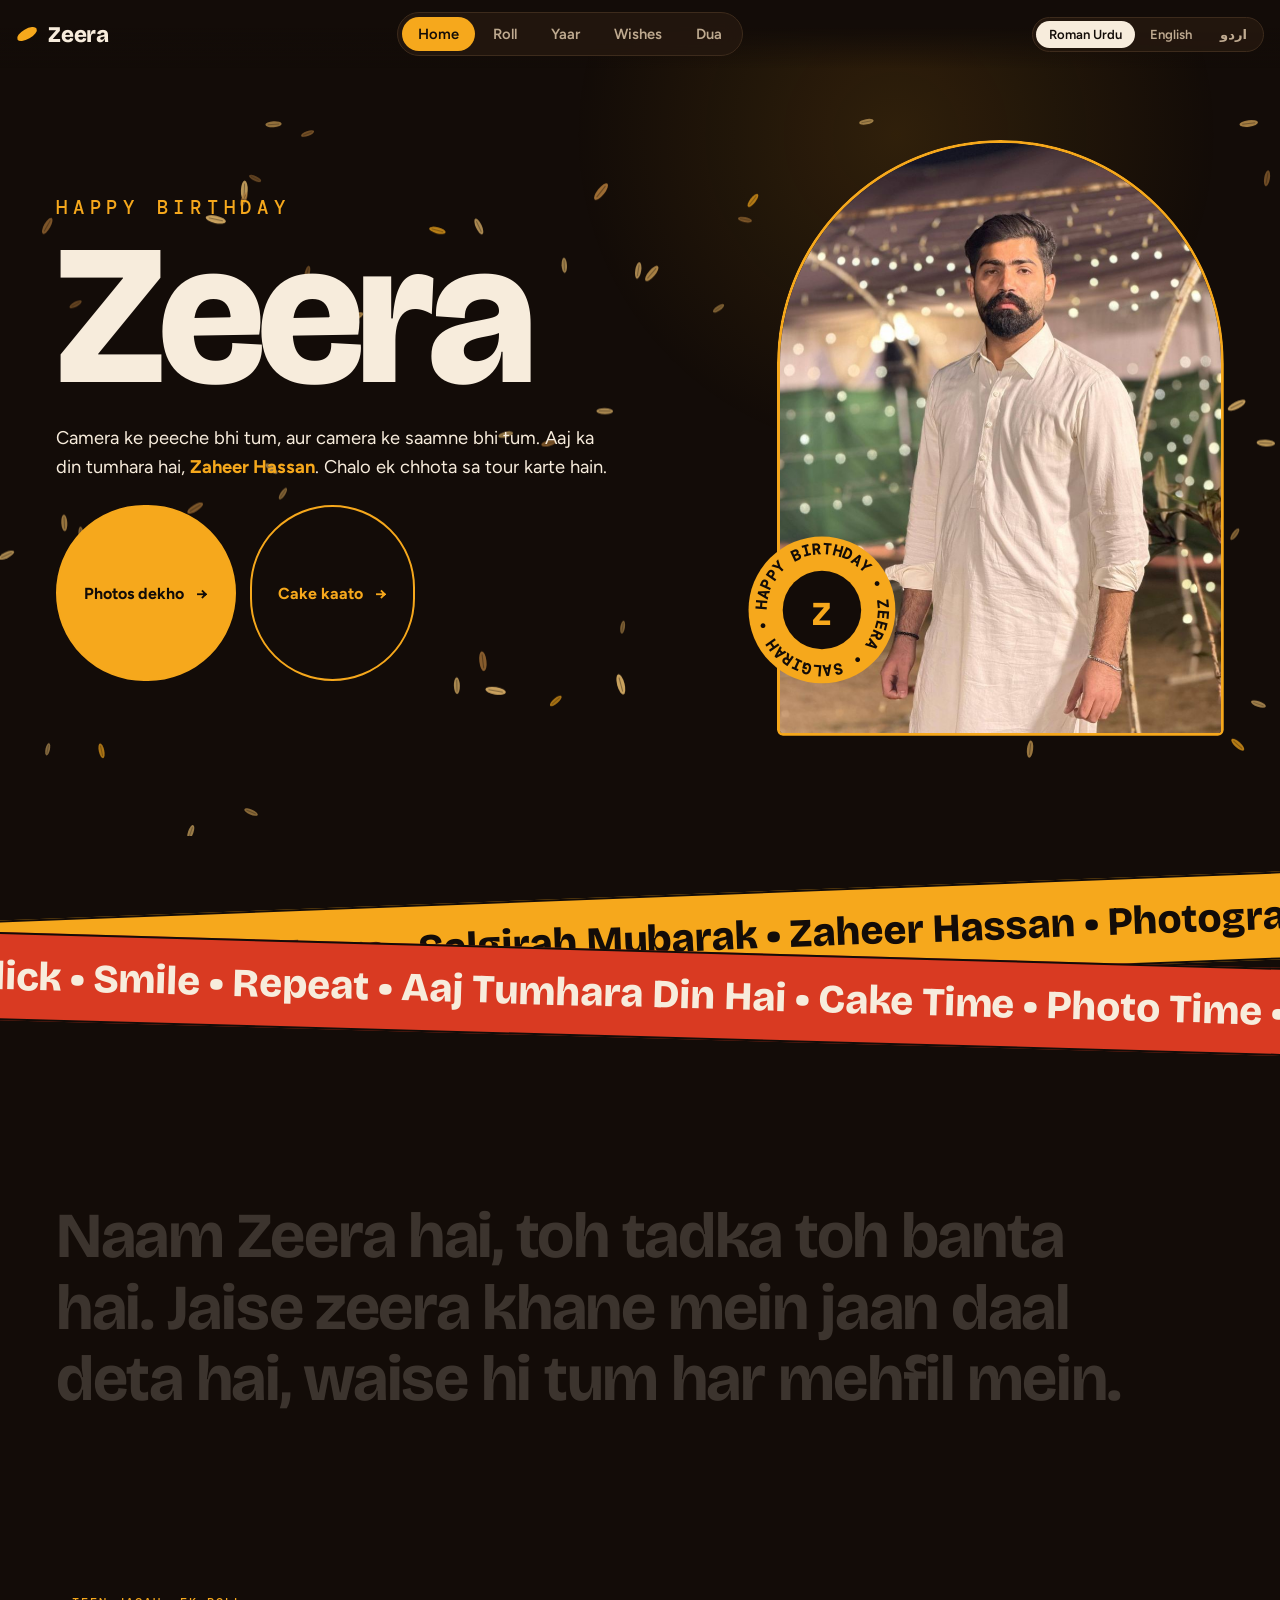
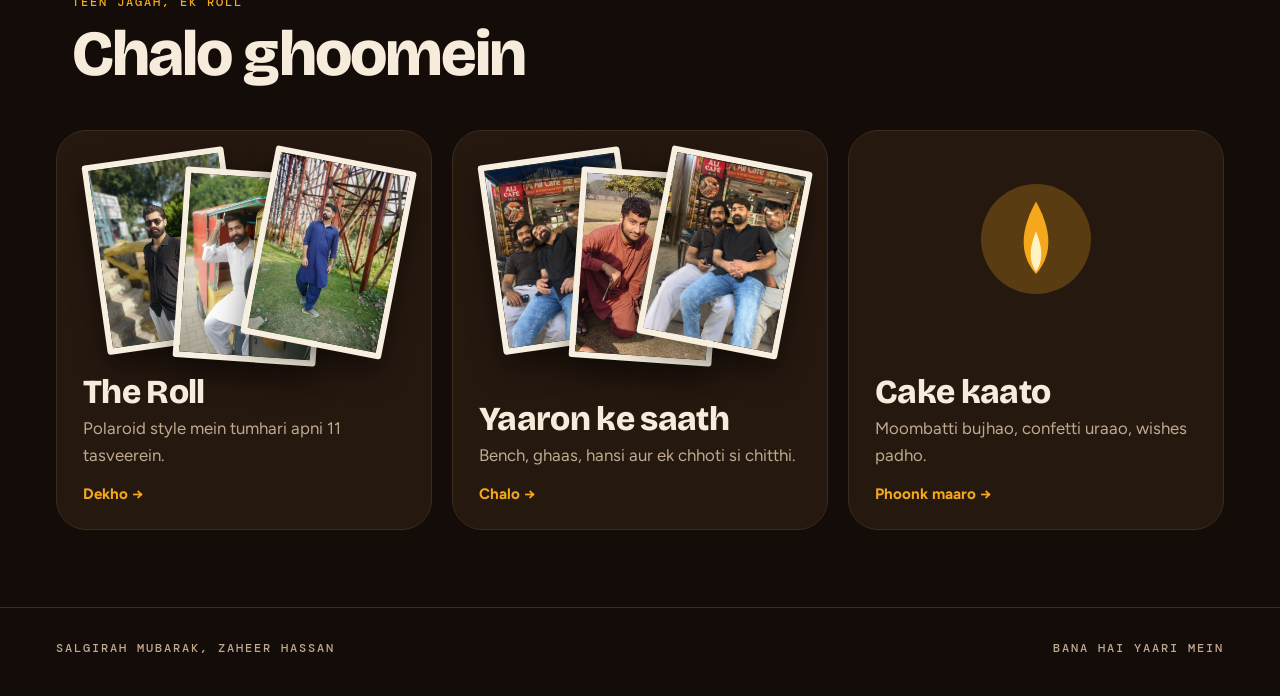
==== index.html @ 8471dfb6 "initial commit" ====
<!doctype html>
<html lang="ur-Latn" dir="ltr">
<head>
<meta charset="utf-8">
<meta name="viewport" content="width=device-width, initial-scale=1, viewport-fit=cover">
<title>Zeera Birthday</title>
<link rel="stylesheet" href="https://fonts.googleapis.com/css2?family=Amiri:wght@400;700&family=Bricolage+Grotesque:wght@500;700;800&family=Caveat:wght@500;700&family=DM+Mono:wght@400;500&family=Figtree:wght@400;500;700&family=Noto+Nastaliq+Urdu:wght@400;500;700&display=swap">
<link rel="stylesheet" href="style.css">
</head>
<body>
<div class="page"><div class="glow" aria-hidden="true"></div><div class="curtain" aria-hidden="true"><i class="bar b1" style="--k:0"></i><i class="bar b2" style="--k:1"></i><i class="bar b3" style="--k:2"></i><i class="bar b4" style="--k:3"></i></div><header class="nav"><a class="brand" href="index.html"><i class="seed"></i><span data-i18n="brand">Zeera</span></a><nav class="links" aria-label="Pages"><a href="index.html" aria-current="page" data-i18n="n.home">Home</a><a href="gallery.html" data-i18n="n.roll">Roll</a><a href="yaar.html" data-i18n="n.yaar">Yaar</a><a href="wishes.html" data-i18n="n.wishes">Wishes</a><a href="dua.html" data-i18n="n.dua">Dua</a></nav><div class="lang" role="group" aria-label="Language"><button type="button" data-lang="rm" aria-pressed="true">Roman Urdu</button><button type="button" data-lang="en" aria-pressed="false">English</button><button type="button" data-lang="ur" lang="ur" aria-pressed="false">اردو</button></div></header>
<main>
<section class="hero">
  <canvas id="seeds" aria-hidden="true"></canvas>
  <div class="in hero-grid">
    <div class="hero-text">
      <h1><span class="pre fu" data-i18n="h.pre" style="--d:0">Happy Birthday</span><span class="big" data-i18n="h.big" data-split>Zeera</span></h1>
      <p class="lede fu" data-i18n="h.lede" style="--d:350">Camera ke peeche bhi tum, aur camera ke saamne bhi tum. Aaj ka din tumhara hai, <b>Zaheer Hassan</b>. Chalo ek chhota sa tour karte hain.</p>
      <div class="row fu" style="--d:500">
        <a class="btn pri" href="gallery.html" data-magnet><span data-i18n="h.b1">Photos dekho</span> <span class="arr">&rarr;</span></a>
        <a class="btn sec" href="wishes.html" data-magnet><span data-i18n="h.b2">Cake kaato</span> <span class="arr">&rarr;</span></a>
      </div>
    </div>
    <div class="arch-wrap" data-tilt>
      <div class="arch"><img src="images/night.jpg" alt="Zaheer in a white kurta at night with string lights behind him"></div>
      <div class="badge" aria-hidden="true">
        <svg class="ring" viewBox="0 0 120 120"><defs><path id="circ" d="M60,60 m-44,0 a44,44 0 1,1 88,0 a44,44 0 1,1 -88,0"/></defs>
          <circle cx="60" cy="60" r="58" fill="#f6a81c"/>
          <circle cx="60" cy="60" r="31" fill="#130c08"/>
          <text font-size="12" font-weight="700" fill="#130c08" font-family="DM Mono, monospace"><textPath href="#circ" textLength="268" lengthAdjust="spacing">HAPPY BIRTHDAY &#8226; ZEERA &#8226; SALGIRAH &#8226; </textPath></text></svg>
        <span class="z">Z</span>
      </div>
    </div>
  </div>
</section>

<div class="tapes" aria-hidden="true">
  <div class="tape t1"><div class="track"><span data-i18n="h.tape1">Happy Birthday Zeera &#8226; Salgirah Mubarak &#8226; Zaheer Hassan &#8226; Photographer &#8226; Yaar &#8226; </span><span data-i18n="h.tape1">Happy Birthday Zeera &#8226; Salgirah Mubarak &#8226; Zaheer Hassan &#8226; Photographer &#8226; Yaar &#8226; </span></div></div>
  <div class="tape t2"><div class="track"><span data-i18n="h.tape2">Click &#8226; Smile &#8226; Repeat &#8226; Aaj Tumhara Din Hai &#8226; Cake Time &#8226; Photo Time &#8226; </span><span data-i18n="h.tape2">Click &#8226; Smile &#8226; Repeat &#8226; Aaj Tumhara Din Hai &#8226; Cake Time &#8226; Photo Time &#8226; </span></div></div>
</div>

<section class="statement"><div class="in"><p class="wfill" data-i18n-words="h.statement">Naam Zeera hai, toh tadka toh banta hai. Jaise zeera khane mein jaan daal deta hai, waise hi tum har mehfil mein.</p></div></section>

<section class="sec"><div class="in">
  <div class="sec-head"><span class="mono kicker rv" data-i18n="h.tk">Teen jagah, ek roll</span><h2 class="h2 rv" data-i18n="h.th">Chalo ghoomein</h2></div>
  <div class="tgrid">
    <a class="tcard rv" href="gallery.html">
      <div class="stack" aria-hidden="true"><img src="images/shades.jpg" alt=""><img src="images/rick.jpg" alt=""><img src="images/tower.jpg" alt=""></div>
      <h3 data-i18n="h.c1t">The Roll</h3><p data-i18n="h.c1p">Polaroid style mein tumhari apni 11 tasveerein.</p><span class="go" data-i18n="h.c1g">Dekho &rarr;</span>
    </a>
    <a class="tcard rv" href="yaar.html">
      <div class="stack" aria-hidden="true"><img src="images/bench1.jpg" alt=""><img src="images/lawn.jpg" alt=""><img src="images/bench2.jpg" alt=""></div>
      <h3 data-i18n="h.c2t">Yaaron ke saath</h3><p data-i18n="h.c2p">Bench, ghaas, hansi aur ek chhoti si chitthi.</p><span class="go" data-i18n="h.c2g">Chalo &rarr;</span>
    </a>
    <a class="tcard rv" href="wishes.html">
      <svg class="flamebig" viewBox="-30 -50 60 60" aria-hidden="true"><g class="flame"><circle cx="0" cy="-14" r="22" fill="rgba(246,168,28,.25)"/><path d="M0 0 C-8 -9 -5 -20 0 -29 C5 -20 8 -9 0 0 Z" fill="#f6a81c"/><path d="M0 -1 C-3.5 -6 -2 -12 0 -17 C2 -12 3.5 -6 0 -1 Z" fill="#fff3c4"/></g></svg>
      <h3 data-i18n="h.c3t">Cake kaato</h3><p data-i18n="h.c3p">Moombatti bujhao, confetti uraao, wishes padho.</p><span class="go" data-i18n="h.c3g">Phoonk maaro &rarr;</span>
    </a>
  </div>
</div></section>
</main>
<footer class="foot"><div class="in mono"><span data-i18n="foot.l">Salgirah mubarak, Zaheer Hassan</span><span data-i18n="foot.r">Bana hai yaari mein</span></div></footer></div>
<script src="i18n.js"></script>
<script src="script.js"></script>
</body>
</html>
---- style.css ----
/* Zeera birthday site. Concept: a spice-market night (Zeera means cumin).
   Espresso ground, turmeric and chili accents, mehraab arch frames, polaroid prints. */
:root{
  --ink:#130c08; --card:#25180f; --line:#3d2b1c;
  --text:#f7ecdc; --muted:#bfaa90;
  --turmeric:#f6a81c; --chili:#d93a22; --cardamom:#5fae7e; --paper:#f7efe0; --paper-ink:#2b1d12;
  --display:"Bricolage Grotesque","Arial Black",system-ui,sans-serif;
  --body:"Figtree",system-ui,-apple-system,"Segoe UI",sans-serif;
  --hand:"Caveat","Segoe Script","Bradley Hand",cursive;
  --mono:"DM Mono",ui-monospace,Menlo,Consolas,monospace;
  --ease:cubic-bezier(.2,.8,.2,1);
  color-scheme:dark;
}
*,*::before,*::after{box-sizing:border-box}
html{background:var(--ink);scroll-behavior:smooth}
body{margin:0;background:var(--ink);color:var(--text);font:400 1.05rem/1.6 var(--body);overflow-x:clip;-webkit-font-smoothing:antialiased}
[hidden]{display:none!important}
img{display:block;max-width:100%;height:auto}
a{color:inherit;text-decoration:none}
h1,h2,h3,p{margin:0}
button{font:inherit;color:inherit}
:focus-visible{outline:3px solid var(--turmeric);outline-offset:3px;border-radius:6px}
::selection{background:var(--turmeric);color:var(--ink)}

.page{position:relative}
.in{width:100%;max-width:1200px;margin-inline:auto;padding-left:max(16px,env(safe-area-inset-left,0px));padding-right:max(16px,env(safe-area-inset-right,0px))}
.glow{position:fixed;inset:0;z-index:0;pointer-events:none;background:radial-gradient(520px circle at var(--mx,70%) var(--my,15%),rgba(246,168,28,.13),transparent 62%)}
main,.nav,.foot{position:relative;z-index:1}
.mono{font:500 .78rem var(--mono);letter-spacing:.16em;text-transform:uppercase}
.kicker{color:var(--turmeric)}

/* page curtain */
.curtain{position:fixed;inset:0;z-index:200;display:flex;pointer-events:none}
.curtain .bar{flex:1;height:100%;transform-origin:50% 0;animation:cOut .75s cubic-bezier(.7,0,.2,1) both;animation-delay:calc(var(--k)*70ms)}
.bar.b1{background:var(--turmeric)}.bar.b2{background:var(--chili)}.bar.b3{background:var(--card)}.bar.b4{background:var(--turmeric)}
.curtain.leaving{pointer-events:auto}
.curtain.leaving .bar{transform-origin:50% 100%;animation:cIn .45s cubic-bezier(.7,0,.2,1) both;animation-delay:calc(var(--k)*60ms)}
@keyframes cOut{from{transform:scaleY(1)}to{transform:scaleY(0)}}
@keyframes cIn{from{transform:scaleY(0)}to{transform:scaleY(1)}}

/* nav */
.nav{position:fixed;top:0;left:0;right:0;z-index:40;display:flex;justify-content:space-between;align-items:center;gap:12px;
  padding:calc(12px + env(safe-area-inset-top,0px)) max(16px,env(safe-area-inset-right,0px)) 12px max(16px,env(safe-area-inset-left,0px));
  background:linear-gradient(var(--ink) 40%,rgba(19,12,8,0))}
.brand{display:inline-flex;align-items:center;gap:10px;font:800 1.4rem var(--display);letter-spacing:-.01em}
.brand .seed{width:22px;height:10px;border-radius:50%;background:var(--turmeric);rotate:-30deg;display:block;transition:rotate .5s var(--ease)}
.brand:hover .seed{rotate:150deg}
.links{display:flex;gap:2px;padding:4px;border-radius:999px;background:rgba(37,24,15,.85);border:1px solid var(--line);backdrop-filter:blur(10px)}
.links a{padding:8px 16px;border-radius:999px;font:600 .92rem var(--body);color:var(--muted);transition:background .25s,color .25s}
.links a:hover{color:var(--text)}
.links a[aria-current="page"]{background:var(--turmeric);color:var(--ink)}
main{padding-top:92px}

/* split letters */
.l{display:inline-block;animation:drop 1s cubic-bezier(.3,1.5,.5,1) both;animation-delay:calc(.45s + var(--i)*.07s)}
.w{display:inline-block;white-space:nowrap}
.l:hover{animation:jump .5s var(--ease)}
@keyframes drop{0%{opacity:0;translate:0 -110%;rotate:-16deg}100%{opacity:1;translate:0 0;rotate:0deg}}
@keyframes jump{0%,100%{translate:0 0}40%{translate:0 -14%;rotate:-4deg}}
.fu{animation:fu .9s var(--ease) both;animation-delay:calc(var(--d,0)*1ms + 650ms)}
@keyframes fu{from{opacity:0;translate:0 26px}to{opacity:1;translate:0 0}}

/* scroll reveal (only active once script.js has run) */
.js-on .rv{opacity:0;translate:0 44px;transition:opacity .8s var(--ease) calc(var(--i,0)*80ms),translate .9s var(--ease) calc(var(--i,0)*80ms),scale .35s var(--ease),rotate .35s var(--ease),box-shadow .35s}
.js-on .rv.in{opacity:1;translate:0 0}

/* buttons */
.btn{display:inline-flex;align-items:center;gap:12px;padding:14px 26px;border-radius:999px;border:2px solid var(--turmeric);font:700 1rem var(--body);cursor:pointer;
  transition:background .25s,color .25s,border-color .25s,translate .3s var(--ease)}
.btn.pri{background:var(--turmeric);color:var(--ink)}
.btn.pri:hover{background:var(--text);border-color:var(--text)}
.btn.sec{background:transparent;color:var(--turmeric)}
.btn.sec:hover{background:var(--turmeric);color:var(--ink)}
.btn .arr{display:inline-block;transition:translate .25s var(--ease)}
.btn:hover .arr{translate:6px 0}
.btn:active{scale:.96}
.row{display:flex;flex-wrap:wrap;gap:14px}

/* hero */
.hero{position:relative;overflow:hidden;padding-block:clamp(16px,4vw,48px) clamp(48px,8vw,100px)}
#seeds{position:absolute;inset:0;width:100%;height:100%;pointer-events:none;z-index:0}
.hero-grid{position:relative;z-index:1;display:grid;grid-template-columns:minmax(0,1.2fr) minmax(0,.8fr);gap:clamp(28px,4vw,64px);align-items:center}
.hero-text{container-type:inline-size;display:flex;flex-direction:column;gap:22px;min-width:0}
.pre{display:block;color:var(--turmeric);font:500 clamp(.85rem,2.4vw,1.2rem) var(--mono);letter-spacing:.3em;text-transform:uppercase}
.big{display:block;font:800 clamp(4rem,16vw,10rem)/.86 var(--display);font-size:min(30cqw,12.5rem);letter-spacing:-.04em;margin-top:10px}
.lede{max-width:46ch;font-size:1.15rem;color:var(--text)}
.lede b{color:var(--turmeric);font-weight:700}

.arch-wrap{position:relative;width:100%;max-width:460px;justify-self:center}
.tilt{transition:transform .25s ease-out;will-change:transform}
.arch{position:relative;aspect-ratio:3/4;overflow:hidden;border:3px solid var(--turmeric);border-radius:999px 999px 26px 26px;background:var(--card);
  box-shadow:0 40px 90px rgba(0,0,0,.55);animation:archIn 1.2s var(--ease) .35s both}
.arch img{width:100%;height:100%;object-fit:cover;animation:zoomOut 2s var(--ease) .35s both}
@keyframes archIn{from{clip-path:inset(100% 0 0 0 round 999px 999px 26px 26px)}to{clip-path:inset(0 0 0 0 round 999px 999px 26px 26px)}}
@keyframes zoomOut{from{scale:1.3}to{scale:1}}
.badge{position:absolute;left:-7%;bottom:7%;width:34%;aspect-ratio:1;animation:fu 1s var(--ease) 1.2s both}
.badge .ring{width:100%;height:100%;animation:spin 16s linear infinite}
.badge .z{position:absolute;inset:0;display:grid;place-items:center;font:800 2.1rem var(--display);color:var(--turmeric)}
@keyframes spin{to{rotate:360deg}}

/* marquee tapes */
.tapes{position:relative;padding-block:clamp(28px,5vw,60px);overflow:hidden}
.tape{width:112%;margin-left:-6%;overflow:hidden;border-block:2px solid var(--ink)}
.tape.t1{background:var(--turmeric);color:var(--ink);rotate:-2.2deg}
.tape.t2{background:var(--chili);color:var(--text);rotate:1.6deg;margin-top:-34px}
.track{display:flex;width:max-content;animation:marq 32s linear infinite}
.tape.t2 .track{animation-direction:reverse;animation-duration:38s}
.track span{padding:.45em 1.1em;white-space:nowrap;font:800 clamp(1.3rem,4vw,2.5rem) var(--display)}
@keyframes marq{to{translate:-50% 0}}

/* statement */
.statement{padding-block:clamp(40px,8vw,110px)}
.wfill{font:700 clamp(1.9rem,5.4vw,4rem)/1.12 var(--display);letter-spacing:-.02em;max-width:22em;text-wrap:balance}
.wfill .wd{color:rgba(247,236,220,.18);transition:color .35s}
.wfill .wd.on{color:var(--text)}
.wfill .wd.hot.on{color:var(--turmeric)}

/* tour cards */
.sec{padding-block:clamp(36px,6vw,80px)}
.h2{font:800 clamp(2.2rem,6vw,4rem)/1 var(--display);letter-spacing:-.03em}
.sec-head{display:flex;flex-direction:column;gap:12px;margin-bottom:clamp(24px,4vw,44px)}
.tgrid{display:grid;grid-template-columns:repeat(auto-fit,minmax(min(100%,300px),1fr));gap:20px}
.tcard{position:relative;display:flex;flex-direction:column;justify-content:flex-end;gap:6px;min-height:400px;padding:26px;border-radius:30px;background:var(--card);border:1px solid var(--line);overflow:hidden;isolation:isolate;transition:border-color .3s,translate .5s var(--ease)}
.tcard:hover{translate:0 -8px;border-color:var(--turmeric)}
.tcard h3{font:800 2.1rem/1 var(--display);letter-spacing:-.02em}
.tcard p{color:var(--muted)}
.tcard .go{margin-top:10px;color:var(--turmeric);font:700 .95rem var(--body)}
.stack{position:absolute;top:24px;left:24px;right:24px;height:220px;z-index:-1}
.stack img{position:absolute;width:44%;aspect-ratio:3/4;object-fit:cover;border:6px solid var(--paper);border-radius:3px;box-shadow:0 14px 30px rgba(0,0,0,.45);transition:rotate .6s var(--ease),translate .6s var(--ease)}
.stack img:nth-child(1){left:4%;top:0;rotate:-8deg}
.stack img:nth-child(2){left:30%;top:16px;rotate:4deg}
.stack img:nth-child(3){right:2%;top:2px;rotate:11deg}
.tcard:hover .stack img:nth-child(1){rotate:-15deg;translate:-14px -6px}
.tcard:hover .stack img:nth-child(2){rotate:0deg;translate:0 -12px}
.tcard:hover .stack img:nth-child(3){rotate:18deg;translate:14px 0}
.flamebig{position:absolute;top:18px;left:50%;translate:-50% 0;width:150px;z-index:-1}

/* flame (shared) */
.flame{transform-box:fill-box;transform-origin:50% 100%;animation:flick .6s ease-in-out infinite;animation-delay:calc(var(--k,0)*-.13s);transition:opacity .35s,scale .35s}
@keyframes flick{0%,100%{transform:scale(1,1) rotate(-2deg)}50%{transform:scale(.9,1.1) rotate(2deg)}}

/* page header (inner pages) */
.phead{padding-block:clamp(16px,4vw,48px) clamp(24px,4vw,44px);display:flex;flex-direction:column;gap:18px}
.title{font:800 clamp(3.2rem,13vw,9rem)/.9 var(--display);letter-spacing:-.04em}
.title em{font-style:normal;color:var(--turmeric)}
.phead .lede{max-width:52ch;color:var(--muted)}

/* gallery */
.chips{display:flex;flex-wrap:wrap;gap:10px;margin-bottom:clamp(24px,4vw,40px)}
.chip{padding:10px 20px;border-radius:999px;border:2px solid var(--line);background:transparent;cursor:pointer;font:600 .95rem var(--body);color:var(--muted);transition:background .25s,color .25s,border-color .25s,scale .2s}
.chip:hover{border-color:var(--turmeric);color:var(--text)}
.chip[aria-pressed="true"]{background:var(--turmeric);border-color:var(--turmeric);color:var(--ink)}
.chip:active{scale:.95}
.chip small{font:500 .75rem var(--mono);opacity:.7;margin-left:6px}
.roll{column-width:260px;column-gap:26px}
.polaroid{position:relative;display:block;break-inside:avoid;margin:0 0 30px;padding:12px 12px 6px;background:var(--paper);color:var(--paper-ink);border-radius:4px;rotate:var(--r,0deg);box-shadow:0 18px 40px rgba(0,0,0,.45);cursor:zoom-in}
.polaroid::before{content:"";position:absolute;top:-12px;left:50%;width:74px;height:24px;margin-left:-37px;background:rgba(246,168,28,.8);rotate:-3deg}
.polaroid:hover{scale:1.045;rotate:0deg;z-index:3;box-shadow:0 30px 60px rgba(0,0,0,.6)}
.polaroid .open{display:block;width:100%;padding:0;border:0;background:none;cursor:zoom-in}
.polaroid img{width:100%;height:auto;border-radius:2px;background:var(--card)}
.polaroid figcaption{font:700 1.5rem/1.1 var(--hand);padding:10px 4px 8px;color:var(--paper-ink)}
.polaroid.pop{animation:pop .55s var(--ease) both}
@keyframes pop{from{opacity:0;scale:.9}to{opacity:1;scale:1}}

/* lightbox */
.lb{position:fixed;inset:0;z-index:150;display:grid;grid-template-rows:minmax(0,1fr) auto;gap:14px;
  padding:max(64px,calc(env(safe-area-inset-top,0px) + 56px)) max(16px,env(safe-area-inset-right,0px)) max(16px,env(safe-area-inset-bottom,0px)) max(16px,env(safe-area-inset-left,0px));
  background:rgba(10,6,4,.95);backdrop-filter:blur(10px);opacity:0;visibility:hidden;transition:opacity .3s,visibility .3s}
.lb.open{opacity:1;visibility:visible}
.lb-x{position:absolute;z-index:3;top:max(14px,env(safe-area-inset-top,0px));right:max(14px,env(safe-area-inset-right,0px));width:48px;height:48px;border-radius:50%;border:2px solid var(--turmeric);background:var(--turmeric);color:var(--ink);cursor:pointer;display:grid;place-items:center;transition:rotate .3s var(--ease),scale .2s}
.lb-x:hover{rotate:90deg;scale:1.08}
.lb-stage{display:flex;align-items:center;justify-content:center;min-height:0;min-width:0}
.lb-stage img{max-width:100%;max-height:100%;object-fit:contain;border:10px solid var(--paper);border-radius:4px;box-shadow:0 30px 80px rgba(0,0,0,.6);scale:.94;transition:scale .4s var(--ease),opacity .25s}
.lb.open .lb-stage img{scale:1}
.lb-stage img.swap{opacity:0}
.lb-bar{display:flex;align-items:center;justify-content:space-between;gap:16px}
.lb-bar p{flex:1;text-align:center;font:700 1.6rem/1.1 var(--hand);min-width:0}
.lb-nav{width:48px;height:48px;border-radius:50%;border:2px solid var(--line);background:var(--card);cursor:pointer;display:grid;place-items:center;flex:none;transition:border-color .2s,background .2s}
.lb-nav:hover{border-color:var(--turmeric);background:var(--line)}
.lb-count{position:absolute;top:max(26px,calc(env(safe-area-inset-top,0px) + 12px));left:max(16px,env(safe-area-inset-left,0px));color:var(--muted)}
body.lb-open{overflow:hidden}

/* yaar page */
.scrap{display:grid;grid-template-columns:minmax(0,1fr) minmax(0,1fr);gap:clamp(24px,5vw,72px);align-items:center;padding-block:clamp(20px,4vw,48px)}
.scrap:nth-of-type(even) .scrap-ph{order:2}
.scrap-ph{max-width:520px;width:100%;justify-self:center}
.scrap-ph.polaroid{margin:0}
.scrap-tx{display:flex;flex-direction:column;gap:12px}
.scrap-tx h3{font:800 clamp(1.8rem,4vw,2.8rem)/1 var(--display);letter-spacing:-.03em}
.scrap-tx p{color:var(--muted);max-width:40ch}
.paper{position:relative;max-width:760px;margin-inline:auto;padding:clamp(26px,5vw,60px);background:var(--paper);color:var(--paper-ink);border-radius:6px;rotate:-1deg;box-shadow:0 30px 70px rgba(0,0,0,.5);
  font:600 clamp(1.45rem,3.2vw,1.95rem)/1.4 var(--hand);display:flex;flex-direction:column;gap:14px}
.paper::before,.paper::after{content:"";position:absolute;top:-14px;width:90px;height:28px;background:rgba(246,168,28,.8)}
.paper::before{left:8%;rotate:-5deg}.paper::after{right:8%;rotate:4deg}
.paper .sign{font:700 2.4rem var(--hand);color:var(--chili)}
.idc{position:relative;overflow:hidden;display:grid;grid-template-columns:minmax(0,190px) minmax(0,1fr);gap:clamp(18px,3vw,32px);max-width:760px;padding:clamp(18px,3vw,28px);border-radius:26px;background:linear-gradient(135deg,var(--card),#3a2512);border:1px solid var(--line)}
.idc::after{content:"";position:absolute;inset:0;background:linear-gradient(110deg,transparent 35%,rgba(246,168,28,.2) 50%,transparent 65%);translate:-110% 0;animation:shine 4.5s ease-in-out infinite;pointer-events:none}
@keyframes shine{0%,55%{translate:-110% 0}100%{translate:110% 0}}
.idc .id-ph{aspect-ratio:3/4;border-radius:999px 999px 14px 14px;overflow:hidden;border:2px solid var(--turmeric)}
.idc .id-ph img{width:100%;height:100%;object-fit:cover}
.idc h3{font:800 1.9rem/1 var(--display);letter-spacing:-.02em;margin-bottom:12px}
.idc dl{margin:0;display:grid;gap:10px}
.idc dl div{display:grid;grid-template-columns:minmax(0,130px) minmax(0,1fr);gap:12px;padding-bottom:10px;border-bottom:1px solid var(--line)}
.idc dt{color:var(--muted);align-self:center}
.idc dd{margin:0}

/* wishes page */
.cakegrid{display:grid;grid-template-columns:minmax(0,1fr) minmax(0,1fr);gap:clamp(24px,5vw,64px);align-items:center;padding-block:clamp(16px,4vw,48px) clamp(40px,6vw,80px)}
.cakegrid .txt{display:flex;flex-direction:column;gap:22px;min-width:0}
.msg{min-height:3.4em;font:700 clamp(1.5rem,3.4vw,2.3rem)/1.15 var(--display);letter-spacing:-.02em;color:var(--turmeric)}
.msg.pop{animation:msgPop .7s cubic-bezier(.3,1.6,.5,1) both}
@keyframes msgPop{from{opacity:0;scale:.7}to{opacity:1;scale:1}}
.cake{width:100%;max-width:520px;justify-self:center;animation:bob 4.5s ease-in-out infinite;cursor:pointer;overflow:visible}
@keyframes bob{0%,100%{translate:0 0}50%{translate:0 -10px}}
.cake .smoke{opacity:0;stroke-dasharray:60;stroke-dashoffset:60}
.cake.out .flame{opacity:0;scale:.1;animation-play-state:paused}
.cake.out .smoke{animation:smoke 2.2s ease-out forwards;animation-delay:calc(var(--k)*90ms)}
@keyframes smoke{0%{opacity:.8;stroke-dashoffset:60;translate:0 0}100%{opacity:0;stroke-dashoffset:0;translate:0 -34px}}
.wgrid{display:grid;grid-template-columns:repeat(auto-fit,minmax(min(100%,250px),1fr));gap:18px}
.wcard{display:flex;align-items:flex-end;min-height:180px;padding:24px;border-radius:24px;font:700 1.2rem/1.35 var(--body);transition:translate .4s var(--ease),rotate .4s var(--ease),box-shadow .4s}
.wcard:nth-child(3n+1){background:var(--turmeric);color:var(--ink)}
.wcard:nth-child(3n+2){background:var(--chili);color:#fff}
.wcard:nth-child(3n){background:var(--card);border:1px solid var(--line)}
.wcard:hover{translate:0 -8px;rotate:-1.4deg;box-shadow:0 20px 40px rgba(0,0,0,.4)}
#confetti{position:fixed;inset:0;width:100%;height:100%;z-index:90;pointer-events:none}

/* next + footer */
.next{position:relative;display:flex;align-items:center;justify-content:space-between;gap:20px;margin-block:clamp(28px,5vw,60px);padding:clamp(24px,4vw,44px);border-radius:32px;background:var(--card);border:1px solid var(--line);overflow:hidden;isolation:isolate}
.next::before{content:"";position:absolute;inset:0;background:var(--turmeric);translate:-101% 0;transition:translate .55s var(--ease);z-index:-1}
.next:hover::before{translate:0 0}
.next:hover{color:var(--ink);border-color:var(--turmeric)}
.next:hover .mono{color:var(--ink)}
.next .mono{color:var(--turmeric);transition:color .3s}
.next b{display:block;font:800 clamp(2rem,6vw,4.2rem)/1 var(--display);letter-spacing:-.03em}
.next i{font:normal 800 clamp(2rem,5vw,3.4rem) var(--display);transition:translate .4s var(--ease)}
.next:hover i{translate:10px 0}
.foot{padding-block:32px 40px;border-top:1px solid var(--line);color:var(--muted)}
.foot .in{display:flex;flex-wrap:wrap;justify-content:space-between;gap:10px 24px}

@media (max-width:820px){
  .hero-grid,.cakegrid,.scrap{grid-template-columns:minmax(0,1fr)}
  .scrap:nth-of-type(even) .scrap-ph{order:0}
  .arch-wrap{max-width:340px}
  .idc{grid-template-columns:minmax(0,1fr)}
  .idc .id-ph{max-width:200px}
}
@media (max-width:600px){
  .brand{font-size:1.15rem}
  .links a{padding:8px 11px;font-size:.84rem}
  .roll{column-width:auto;columns:2;column-gap:14px}
  .polaroid{padding:8px 8px 4px;margin-bottom:22px}
  .polaroid figcaption{font-size:1.15rem}
  .idc dl div{grid-template-columns:minmax(0,1fr);gap:2px}
}
@media (prefers-reduced-motion:reduce){
  *,*::before,*::after{animation-duration:.01ms!important;animation-iteration-count:1!important;transition-duration:.01ms!important;scroll-behavior:auto!important}
  .track,.flame,.cake,.badge .ring,.idc::after{animation:none!important}
  .js-on .rv{opacity:1;translate:0 0}
}

/* ===== v2 overrides: grid gallery, language switch, Urdu (RTL), dua page ===== */

/* gallery: real grid (multi-column broke rotated cards in some browsers) */
.roll{display:grid;columns:auto;column-width:auto;column-gap:26px;grid-template-columns:repeat(auto-fill,minmax(250px,1fr));grid-auto-flow:dense;gap:38px 26px;align-items:start}
.polaroid{margin:0;break-inside:auto}
.polaroid img{aspect-ratio:3/4;object-fit:cover;object-position:50% 25%}
.polaroid[data-kind="yaar"]{grid-column:span 2}
.polaroid[data-kind="yaar"] img{aspect-ratio:auto;object-position:center}
.scrap-ph img{aspect-ratio:auto;object-position:center}

/* nav with language switch */
.nav{flex-wrap:wrap}
.nav .links{margin-inline:auto}
.lang{display:flex;gap:2px;padding:3px;border-radius:999px;border:1px solid var(--line);background:rgba(37,24,15,.85)}
.lang button{padding:6px 13px;border-radius:999px;border:0;background:transparent;color:var(--muted);cursor:pointer;font:600 .82rem var(--body);transition:background .25s,color .25s}
.lang button:hover{color:var(--text)}
.lang button[aria-pressed="true"]{background:var(--text);color:var(--ink)}
@media (max-width:900px){
  .nav{row-gap:8px}
  .brand{order:1}
  .lang{order:2;margin-inline-start:auto}
  .nav .links{order:3;width:100%;margin:0;justify-content:space-between}
  .nav .links a{flex:1;text-align:center;padding:8px 4px;font-size:.88rem}
  main{padding-top:128px}
}
@media (max-width:600px){
  .roll{display:grid;columns:auto;grid-template-columns:repeat(2,minmax(0,1fr));gap:26px 14px}
  .polaroid{margin:0}
}

/* lightbox stays left-to-right so arrows and swipe never flip */
.lb{direction:ltr}
.lb-bar p{unicode-bidi:plaintext}
.tapes{direction:ltr}

/* RTL arrows */
html[dir="rtl"] .btn .arr,html[dir="rtl"] .next i{scale:-1 1}
html[dir="rtl"] .btn:hover .arr{translate:-6px 0}
html[dir="rtl"] .next:hover i{translate:-10px 0}
html[dir="rtl"] .next::before{translate:101% 0}
html[dir="rtl"] .next:hover::before{translate:0 0}

/* Urdu typography (Nastaliq needs open line-height and no letter-spacing) */
html[data-lang="ur"]{--display:"Noto Nastaliq Urdu","Jameel Noori Nastaleeq","Noto Naskh Arabic",serif;--body:"Noto Nastaliq Urdu","Jameel Noori Nastaleeq","Noto Naskh Arabic",serif;--hand:"Noto Nastaliq Urdu","Jameel Noori Nastaleeq",serif;--mono:"Noto Nastaliq Urdu","Jameel Noori Nastaleeq",serif}
html[data-lang="ur"] *{letter-spacing:0!important}
html[data-lang="ur"] .mono,html[data-lang="ur"] .pre{text-transform:none}
html[data-lang="ur"] body{font-size:1.1rem;line-height:2.1}
html[data-lang="ur"] .mono{font-size:.95rem}
html[data-lang="ur"] .big{line-height:1.55;font-size:min(26cqw,10rem)}
html[data-lang="ur"] .title{line-height:1.7;font-size:clamp(2.6rem,10vw,6.5rem)}
html[data-lang="ur"] .h2{line-height:1.8;font-size:clamp(1.9rem,5vw,3.2rem)}
html[data-lang="ur"] .tcard h3,html[data-lang="ur"] .scrap-tx h3,html[data-lang="ur"] .idc h3{line-height:1.8;font-size:1.7rem}
html[data-lang="ur"] .next b{line-height:1.7;font-size:clamp(1.8rem,5vw,3.2rem)}
html[data-lang="ur"] .msg{line-height:1.9;font-size:clamp(1.3rem,3vw,2rem)}
html[data-lang="ur"] .wfill{line-height:1.9;font-size:clamp(1.6rem,4.6vw,3.2rem)}
html[data-lang="ur"] .lede{line-height:2.1;font-size:1.15rem}
html[data-lang="ur"] .wcard{line-height:2;font-size:1.05rem}
html[data-lang="ur"] .paper{line-height:2.2;font-size:clamp(1.2rem,2.6vw,1.5rem)}
html[data-lang="ur"] .paper .sign{line-height:1.8;font-size:1.8rem}
html[data-lang="ur"] .polaroid figcaption{line-height:1.9;font-size:1.05rem}
html[data-lang="ur"] .lb-bar p{line-height:1.9;font-size:1.3rem}
html[data-lang="ur"] .btn,html[data-lang="ur"] .chip{line-height:1.7}
html[data-lang="ur"] .links a{line-height:1.8}
html[data-lang="ur"] .track span{line-height:1.9}
html[data-lang="ur"] .idc dd,html[data-lang="ur"] .idc dt{line-height:1.9}
html[data-lang="ur"] .scrap-tx p,html[data-lang="ur"] .tcard p{line-height:2}
html[data-lang="ur"] .translit{display:none}
html[data-lang="ur"] .lang button[data-lang="ur"]{line-height:1.6}

/* ===== dua page ===== */
.dua-head{display:grid;grid-template-columns:minmax(0,1.3fr) minmax(0,.7fr);gap:clamp(24px,5vw,64px);align-items:center}
.dua-text{display:flex;flex-direction:column;gap:18px;min-width:0}
.dua-head .title{font-size:clamp(2.6rem,8vw,6rem)}
.dua-art{width:100%;max-width:300px;justify-self:center}
.dua-art .halo{transform-box:fill-box;transform-origin:50% 50%;animation:pulse 3.2s ease-in-out infinite}
@keyframes pulse{0%,100%{opacity:.7;scale:1}50%{opacity:1;scale:1.12}}
.light-box{display:flex;flex-direction:column;align-items:flex-start;gap:18px;max-width:760px}
.light-box p{color:var(--muted)}
.diyas{display:flex;flex-wrap:wrap;gap:4px 8px;min-height:80px;width:100%}
.diya{width:54px;animation:diyaIn .9s var(--ease) both;filter:drop-shadow(0 0 12px rgba(246,168,28,.55))}
.diya svg{width:100%;height:auto;overflow:visible}
@keyframes diyaIn{from{opacity:0;translate:0 22px;scale:.4}to{opacity:1;translate:0 0;scale:1}}
.dcount{color:var(--turmeric)}
.dgrid{display:grid;grid-template-columns:repeat(auto-fit,minmax(min(100%,420px),1fr));gap:20px}
.dcard{display:flex;flex-direction:column;gap:14px;padding:clamp(22px,4vw,36px);border-radius:26px;background:var(--card);border:1px solid var(--line)}
.dcard .kicker{color:var(--turmeric)}
.arabic{margin:0;text-align:center;direction:rtl;font:400 clamp(1.7rem,4.2vw,2.4rem)/2 "Amiri","Noto Naskh Arabic","Scheherazade New",serif;color:var(--text)}
.translit{margin:0;font-style:italic;color:var(--muted);font-size:.98rem}
.meaning{margin:0;font-size:1.05rem}
.src{color:var(--muted)}
.closing{display:flex;flex-direction:column;gap:12px;text-align:center;align-items:center;padding-block:clamp(24px,5vw,60px)}
.closing .big2{font:800 clamp(1.8rem,5vw,3.4rem)/1.2 var(--display);letter-spacing:-.02em;max-width:20em;text-wrap:balance}
.closing p{color:var(--muted);max-width:40ch}
html[data-lang="ur"] .closing .big2{line-height:1.9}
html[data-lang="ur"] .light-box p,html[data-lang="ur"] .meaning{line-height:2.1}
@media (max-width:820px){.dua-head{grid-template-columns:minmax(0,1fr)}.dua-art{max-width:200px}}

/* Urdu titles fade in (letters can't be split, they join) */
.urin{animation:fu .8s var(--ease) .1s both}
.langfade{animation:lf .55s var(--ease)}
@keyframes lf{from{opacity:0;translate:0 12px}to{opacity:1;translate:0 0}}
.dua-art{display:block}
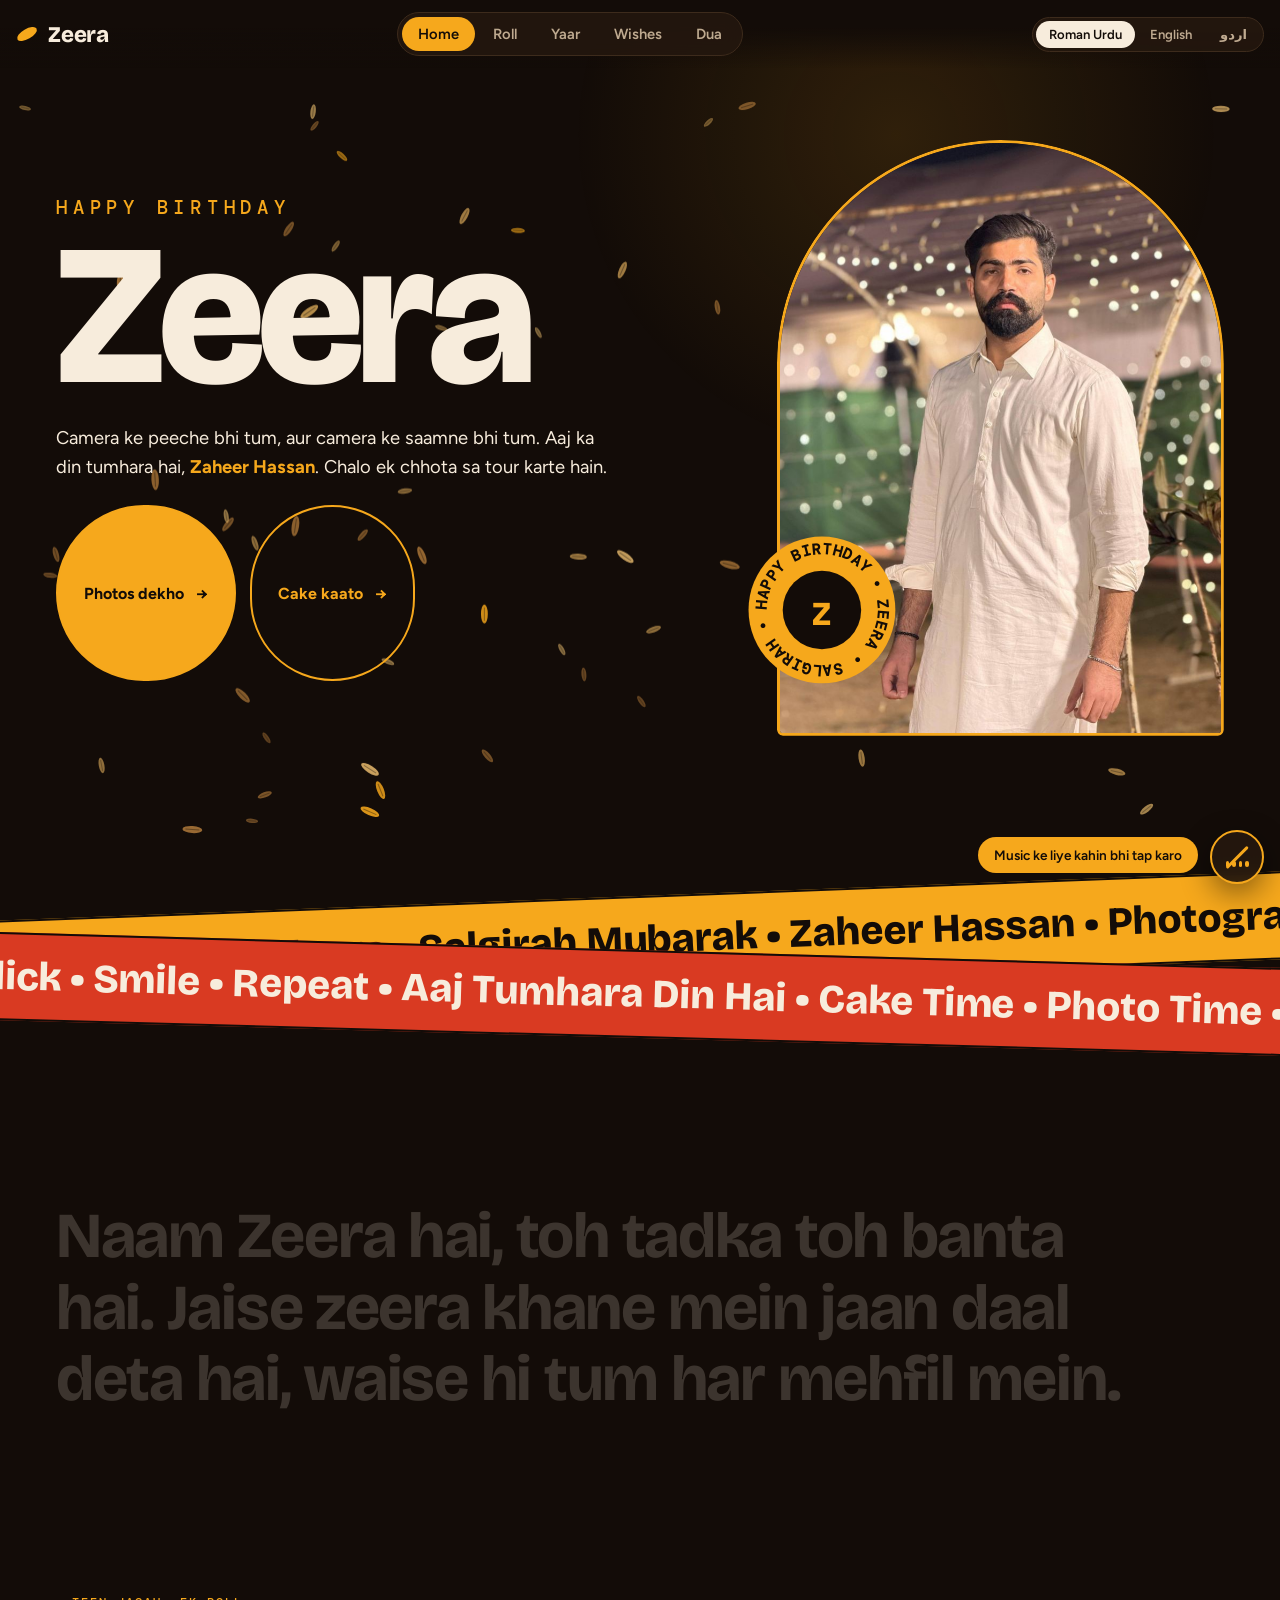
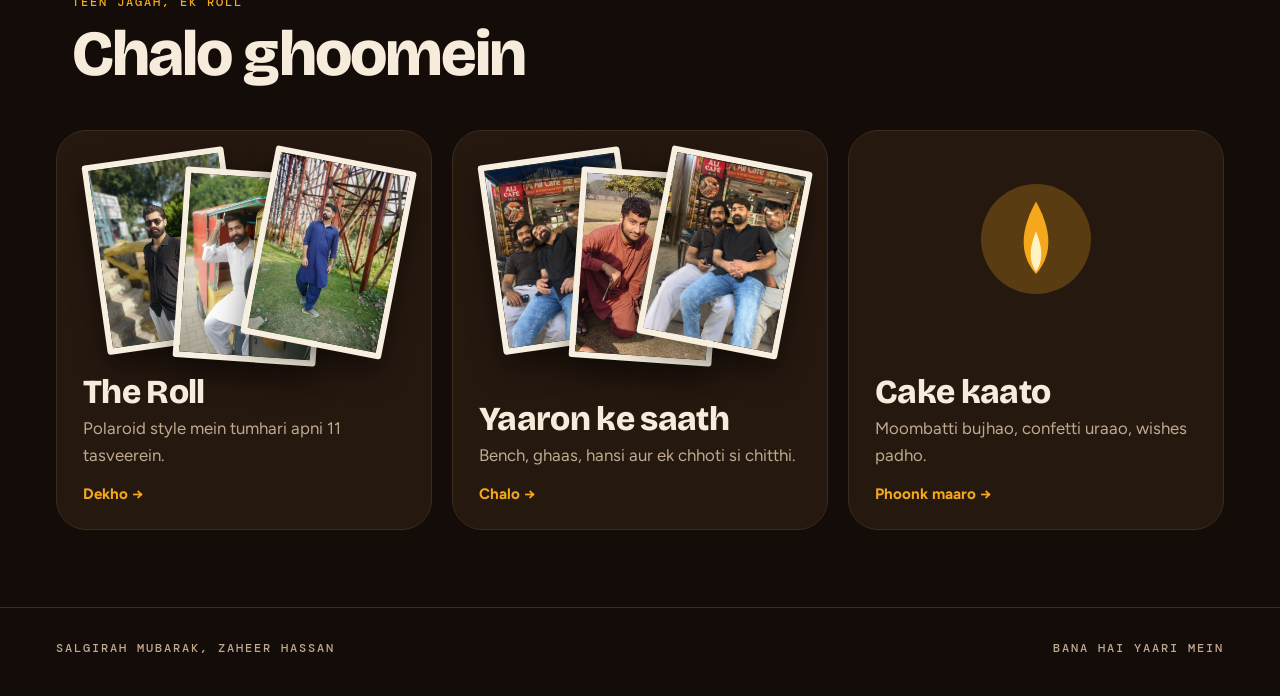
==== commit 6cf77011: "update with music" ====
--- a/index.html
+++ b/index.html
@@ -8,7 +8,7 @@
 <link rel="stylesheet" href="style.css">
 </head>
 <body>
-<div class="page"><div class="glow" aria-hidden="true"></div><div class="curtain" aria-hidden="true"><i class="bar b1" style="--k:0"></i><i class="bar b2" style="--k:1"></i><i class="bar b3" style="--k:2"></i><i class="bar b4" style="--k:3"></i></div><header class="nav"><a class="brand" href="index.html"><i class="seed"></i><span data-i18n="brand">Zeera</span></a><nav class="links" aria-label="Pages"><a href="index.html" aria-current="page" data-i18n="n.home">Home</a><a href="gallery.html" data-i18n="n.roll">Roll</a><a href="yaar.html" data-i18n="n.yaar">Yaar</a><a href="wishes.html" data-i18n="n.wishes">Wishes</a><a href="dua.html" data-i18n="n.dua">Dua</a></nav><div class="lang" role="group" aria-label="Language"><button type="button" data-lang="rm" aria-pressed="true">Roman Urdu</button><button type="button" data-lang="en" aria-pressed="false">English</button><button type="button" data-lang="ur" lang="ur" aria-pressed="false">اردو</button></div></header>
+<div class="page"><div class="glow" aria-hidden="true"></div><div class="curtain" aria-hidden="true"><i class="bar b1" style="--k:0"></i><i class="bar b2" style="--k:1"></i><i class="bar b3" style="--k:2"></i><i class="bar b4" style="--k:3"></i></div><header class="nav"><a class="brand" href="index.html"><i class="seed"></i><span data-i18n="brand">Zeera</span></a><nav class="links" aria-label="Pages"><a href="index.html" aria-current="page" data-i18n="n.home">Home</a><a href="gallery.html" data-i18n="n.roll">Roll</a><a href="yaar.html" data-i18n="n.yaar">Yaar</a><a href="wishes.html" data-i18n="n.wishes">Wishes</a><a href="dua.html" data-i18n="n.dua">Dua</a></nav><div class="lang" role="group" aria-label="Language"><button type="button" data-lang="rm" aria-pressed="true">Roman Urdu</button><button type="button" data-lang="en" aria-pressed="false">English</button><button type="button" data-lang="ur" lang="ur" aria-pressed="false">اردو</button></div></header><button class="music" id="music" type="button" aria-pressed="false" data-i18n-aria="m.on" aria-label="Music chalao"><span class="eq" aria-hidden="true"><i></i><i></i><i></i><i></i></span></button><span class="music-hint" id="musicHint" hidden data-i18n="m.hint">Music ke liye kahin bhi tap karo</span>
 <main>
 <section class="hero">
   <canvas id="seeds" aria-hidden="true"></canvas>
--- a/style.css
+++ b/style.css
@@ -360,3 +360,33 @@
 .langfade{animation:lf .55s var(--ease)}
 @keyframes lf{from{opacity:0;translate:0 12px}to{opacity:1;translate:0 0}}
 .dua-art{display:block}
+
+/* ===== music toggle + dua players ===== */
+.music{position:fixed;z-index:60;right:max(16px,env(safe-area-inset-right,0px));bottom:max(16px,env(safe-area-inset-bottom,0px));width:54px;height:54px;border-radius:50%;border:2px solid var(--turmeric);background:rgba(37,24,15,.92);backdrop-filter:blur(8px);cursor:pointer;display:grid;place-items:center;transition:background .25s,scale .2s;box-shadow:0 10px 30px rgba(0,0,0,.45)}
+.music:hover{scale:1.08}
+.music:active{scale:.94}
+.music.on{background:var(--turmeric)}
+.eq{display:flex;align-items:flex-end;gap:3px;height:20px}
+.eq i{display:block;width:3.5px;height:30%;border-radius:2px;background:var(--turmeric)}
+.music.on .eq i{background:var(--ink);animation:eq .9s ease-in-out infinite}
+.eq i:nth-child(2){animation-delay:-.3s}
+.eq i:nth-child(3){animation-delay:-.6s}
+.eq i:nth-child(4){animation-delay:-.15s}
+@keyframes eq{0%,100%{height:25%}50%{height:100%}}
+.music:not(.on)::after{content:"";position:absolute;width:30px;height:2.5px;border-radius:2px;background:var(--turmeric);rotate:-45deg}
+.music-hint{position:fixed;z-index:60;right:calc(max(16px,env(safe-area-inset-right,0px)) + 66px);bottom:calc(max(16px,env(safe-area-inset-bottom,0px)) + 11px);max-width:calc(100vw - 110px);padding:8px 16px;border-radius:999px;background:var(--turmeric);color:var(--ink);font:600 .85rem/1.5 var(--body);animation:hintIn .6s var(--ease) both,hintBob 2.2s ease-in-out .7s infinite;pointer-events:none}
+@keyframes hintIn{from{opacity:0;translate:14px 0}to{opacity:1;translate:0 0}}
+@keyframes hintBob{0%,100%{translate:0 0}50%{translate:-6px 0}}
+
+.dactions{display:flex;flex-wrap:wrap;align-items:center;gap:10px 16px}
+.dplay{--ic:var(--turmeric);--tc:var(--ink);display:inline-flex;align-items:center;gap:10px;padding:8px 20px 8px 10px;border-radius:999px;border:2px solid var(--turmeric);background:transparent;color:var(--turmeric);font:700 .95rem var(--body);cursor:pointer;transition:background .25s,color .25s,scale .2s}
+.dplay:hover,.dplay[data-state="play"]{--ic:var(--ink);--tc:var(--turmeric);background:var(--turmeric);color:var(--ink)}
+.dplay:active{scale:.96}
+.dplay .pi{position:relative;flex:none;width:28px;height:28px;border-radius:50%;background:var(--ic);transition:background .25s}
+.dplay .pi::before{content:"";position:absolute;inset:0;margin:auto;width:0;height:0;border-style:solid;border-width:6px 0 6px 10px;border-color:transparent transparent transparent var(--tc);translate:2px 0}
+.dplay[data-state="play"] .pi::before{width:3px;height:12px;border-width:0 3.5px;border-color:var(--tc);translate:0 0}
+.dstatus{color:var(--muted);font-size:.9rem;max-width:36ch}
+.dstatus:empty{display:none}
+html[dir="rtl"] .dplay .pi::before{rotate:180deg;translate:-2px 0}
+html[dir="rtl"] .dplay[data-state="play"] .pi::before{rotate:0deg;translate:0 0}
+html[data-lang="ur"] .music-hint{line-height:1.9}
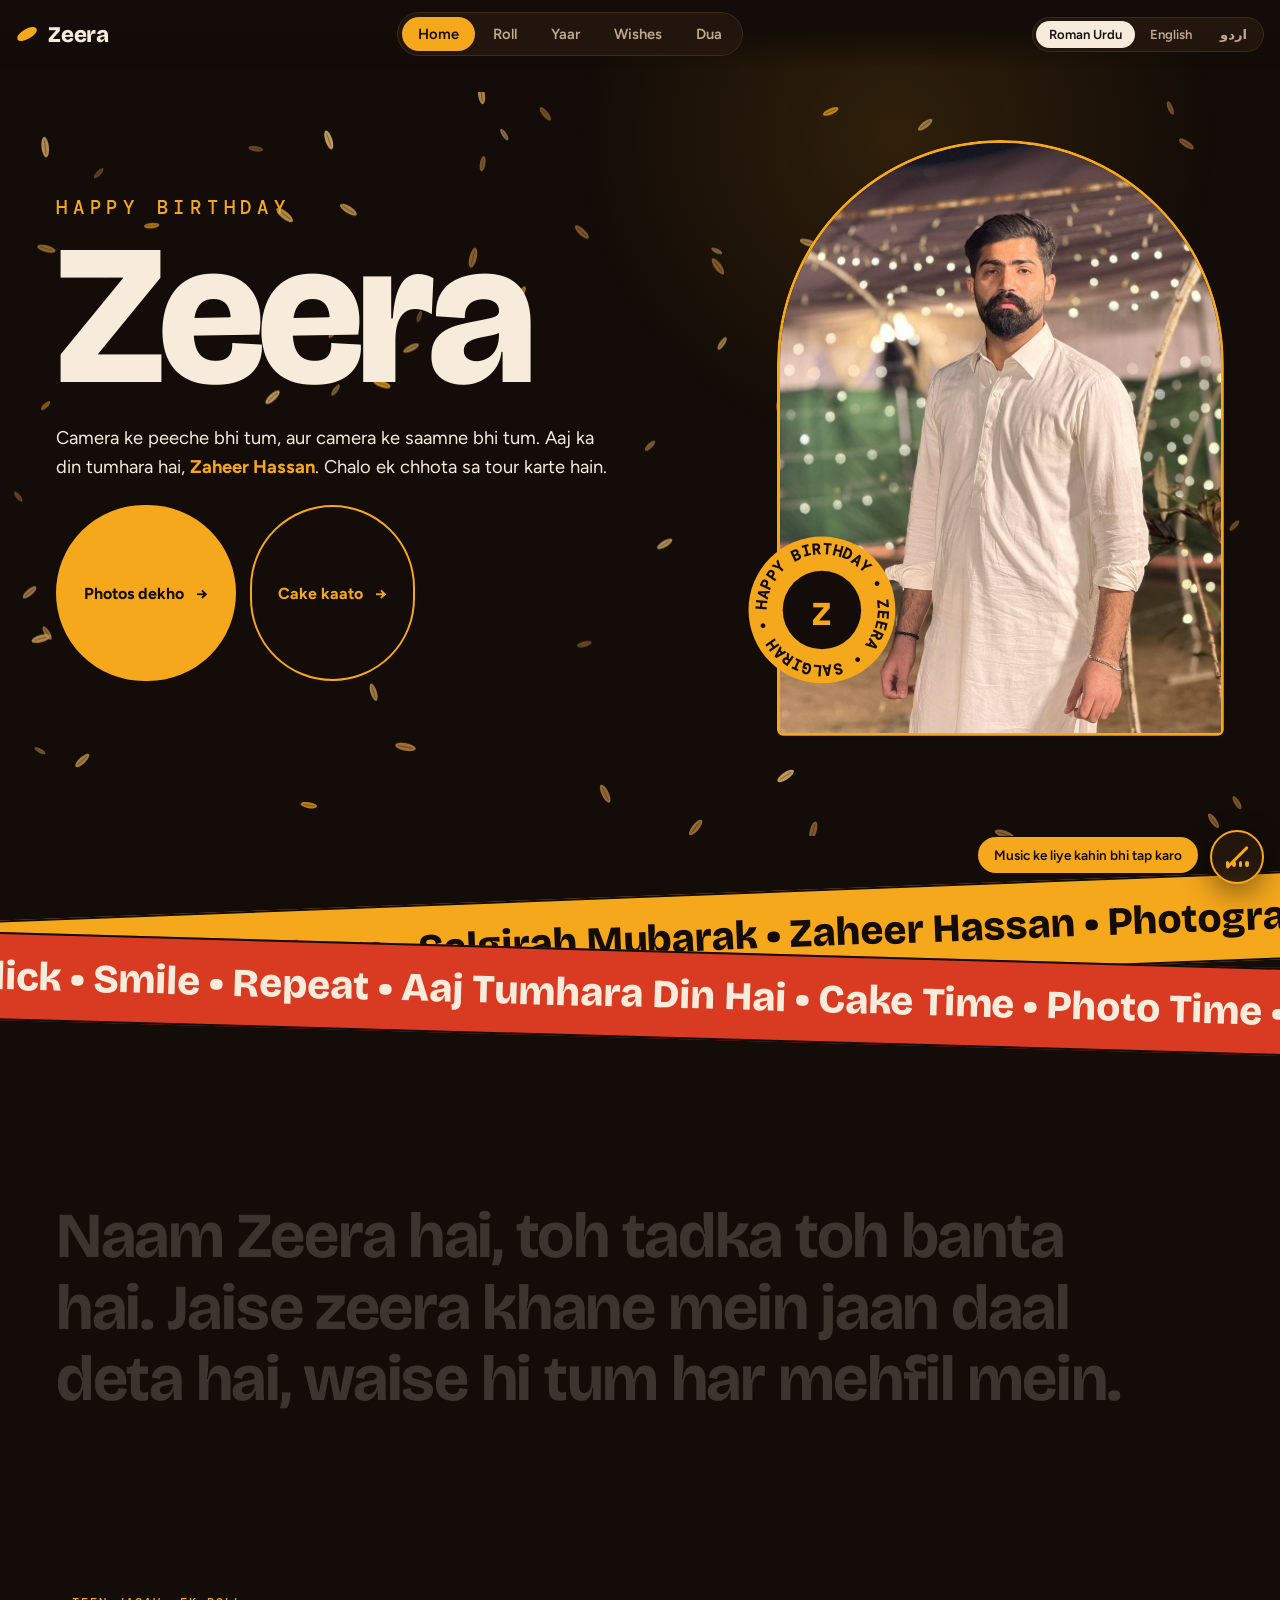
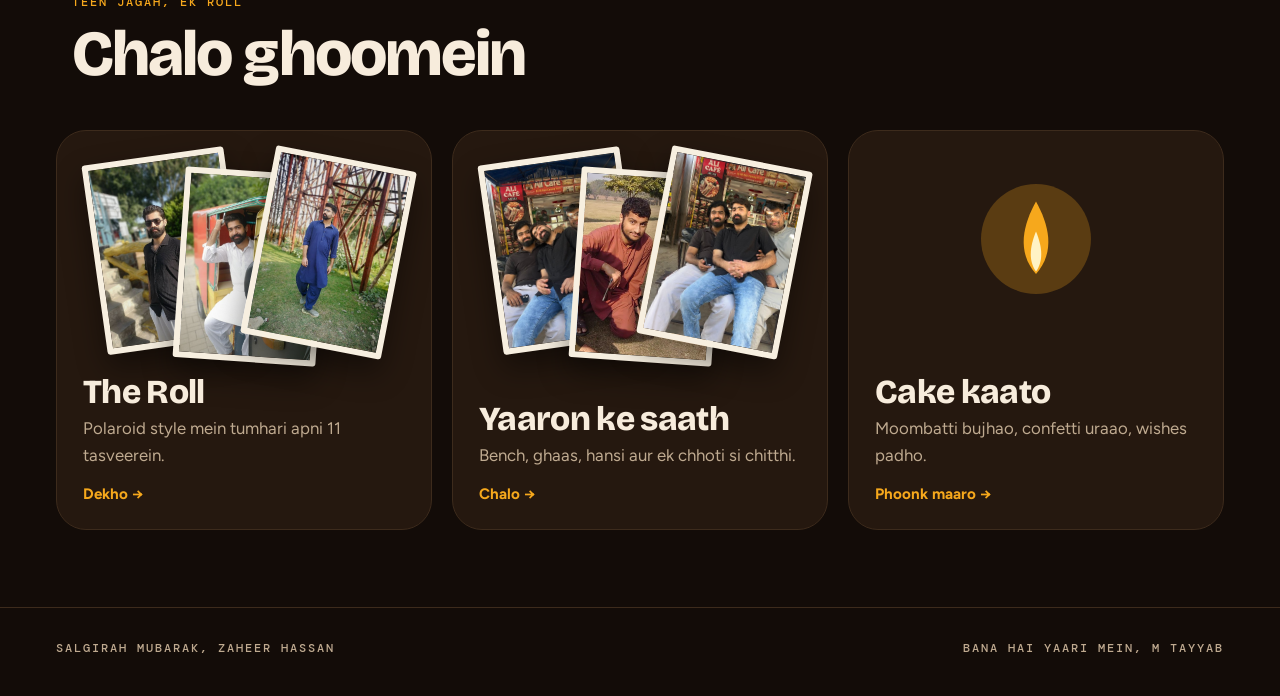
==== commit c71d2c5b: "add my name" ====
--- a/index.html
+++ b/index.html
@@ -59,7 +59,7 @@
   </div>
 </div></section>
 </main>
-<footer class="foot"><div class="in mono"><span data-i18n="foot.l">Salgirah mubarak, Zaheer Hassan</span><span data-i18n="foot.r">Bana hai yaari mein</span></div></footer></div>
+<footer class="foot"><div class="in mono"><span data-i18n="foot.l">Salgirah mubarak, Zaheer Hassan</span><span data-i18n="foot.r">Bana hai yaari mein, M Tayyab</span></div></footer></div>
 <script src="i18n.js"></script>
 <script src="script.js"></script>
 </body>
--- a/style.css
+++ b/style.css
@@ -336,8 +336,15 @@
 @keyframes pulse{0%,100%{opacity:.7;scale:1}50%{opacity:1;scale:1.12}}
 .light-box{display:flex;flex-direction:column;align-items:flex-start;gap:18px;max-width:760px}
 .light-box p{color:var(--muted)}
-.diyas{display:flex;flex-wrap:wrap;gap:4px 8px;min-height:80px;width:100%}
-.diya{width:54px;animation:diyaIn .9s var(--ease) both;filter:drop-shadow(0 0 12px rgba(246,168,28,.55))}
+.diyas{display:flex;flex-wrap:wrap;gap:10px clamp(8px,2.4vw,22px);min-height:80px;width:100%}
+.diya{appearance:none;background:none;border:0;padding:0;cursor:pointer;-webkit-tap-highlight-color:transparent;width:clamp(56px,11vw,84px);animation:diyaIn .9s var(--ease) both;transition:filter .9s var(--ease)}
+.diya:hover svg{scale:1.06}.diya svg{transition:scale .25s var(--ease)}
+.diya:focus-visible{outline:2px solid var(--turmeric);outline-offset:4px;border-radius:12px}
+.diya.lit{filter:drop-shadow(0 0 14px rgba(246,168,28,.65))}
+.diya.lit svg{animation:ignite .9s cubic-bezier(.3,1.5,.5,1) both}
+.diya.off{filter:grayscale(.55) brightness(.5)}
+.diya.off .flame{opacity:0;scale:.1;animation-play-state:paused}
+@keyframes ignite{from{scale:.82}to{scale:1}}
 .diya svg{width:100%;height:auto;overflow:visible}
 @keyframes diyaIn{from{opacity:0;translate:0 22px;scale:.4}to{opacity:1;translate:0 0;scale:1}}
 .dcount{color:var(--turmeric)}
@@ -390,3 +397,8 @@
 html[dir="rtl"] .dplay .pi::before{rotate:180deg;translate:-2px 0}
 html[dir="rtl"] .dplay[data-state="play"] .pi::before{rotate:0deg;translate:0 0}
 html[data-lang="ur"] .music-hint{line-height:1.9}
+
+/* now-playing forgiveness prayer under the candle button */
+.nowdua{display:flex;flex-direction:column;gap:10px;width:100%;padding:clamp(20px,3vw,32px);border-radius:24px;background:var(--card);border:1px solid var(--turmeric)}
+.nowdua.pop{animation:msgPop .6s cubic-bezier(.3,1.6,.5,1) both}
+.nowdua .arabic{font-size:clamp(1.5rem,3.6vw,2.1rem)}
